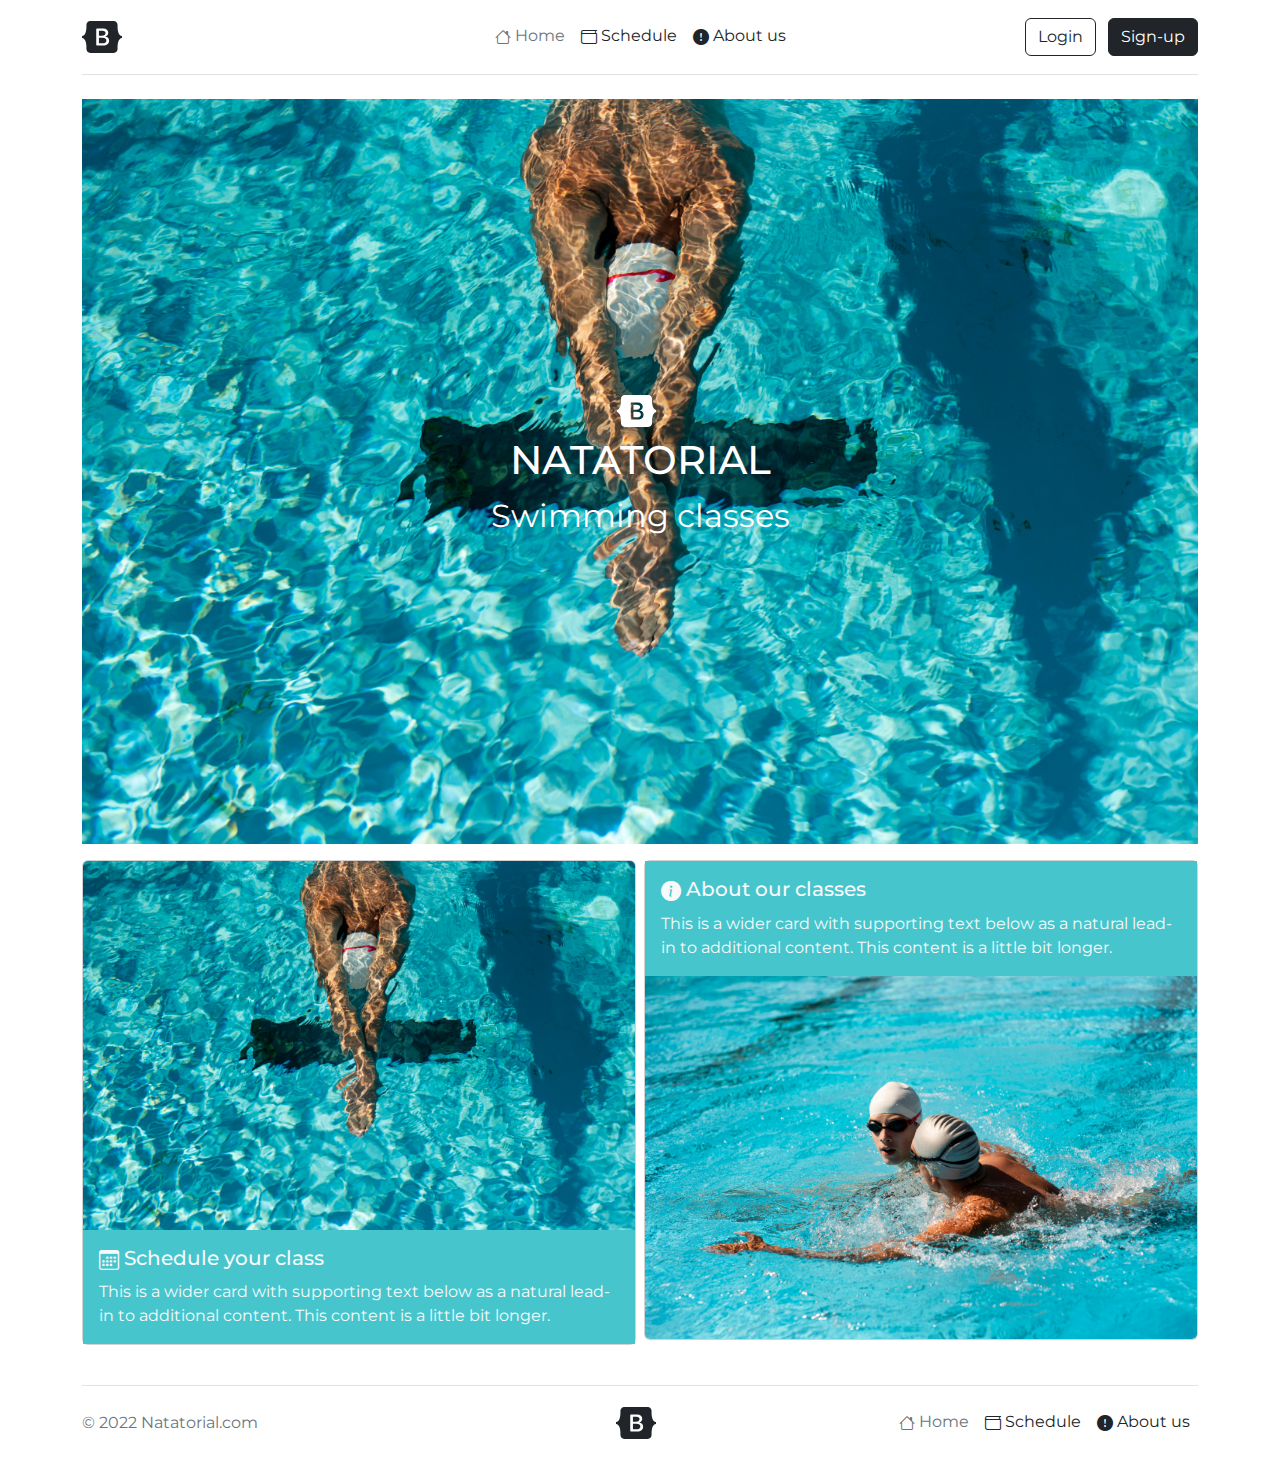
==== index.html @ 7fd1a267 "imagen web" ====
<!doctype html>
<html lang="en">
  <head>
    <meta charset="utf-8">
    <meta name="viewport" content="width=device-width, initial-scale=1">
    <meta name="description" content="Natatorial.com">
    <meta name="author" content="Natatorial.com">
    <meta name="generator" content="Natatorial.com">
    <link rel="icon" type="image/png" href="img/icon.ico"/>
    <title>Swimming classes</title>

    <link rel="canonical" href="https://getbootstrap.com/docs/5.2/examples/headers/">
    <script src="https://cdn.jsdelivr.net/npm/@popperjs/core@2.11.6/dist/umd/popper.min.js" integrity="sha384-oBqDVmMz9ATKxIep9tiCxS/Z9fNfEXiDAYTujMAeBAsjFuCZSmKbSSUnQlmh/jp3" crossorigin="anonymous"></script>
    <script src="https://cdn.jsdelivr.net/npm/bootstrap@5.2.2/dist/js/bootstrap.min.js" integrity="sha384-IDwe1+LCz02ROU9k972gdyvl+AESN10+x7tBKgc9I5HFtuNz0wWnPclzo6p9vxnk" crossorigin="anonymous"></script>
    <link rel="stylesheet" href="https://cdn.jsdelivr.net/npm/bootstrap-icons@1.10.1/font/bootstrap-icons.css">

    <link href="assets/dist/css/bootstrap.min.css" rel="stylesheet">
    <link href="css/style.css" rel="stylesheet">

    <style>
      .bd-placeholder-img {
        font-size: 1.125rem;
        text-anchor: middle;
        -webkit-user-select: none;
        -moz-user-select: none;
        user-select: none;
      }

      @media (min-width: 768px) {
        .bd-placeholder-img-lg {
          font-size: 3.5rem;
        }
      }

      .b-example-divider {
        height: 3rem;
        background-color: rgba(0, 0, 0, .1);
        border: solid rgba(0, 0, 0, .15);
        border-width: 1px 0;
        box-shadow: inset 0 .5em 1.5em rgba(0, 0, 0, .1), inset 0 .125em .5em rgba(0, 0, 0, .15);
      }

      .b-example-vr {
        flex-shrink: 0;
        width: 1.5rem;
        height: 100vh;
      }

      .bi {
        vertical-align: -.125em;
        fill: currentColor;
      }

      .nav-scroller {
        position: relative;
        z-index: 2;
        height: 2.75rem;
        overflow-y: hidden;
      }

      .nav-scroller .nav {
        display: flex;
        flex-wrap: nowrap;
        padding-bottom: 1rem;
        margin-top: -1px;
        overflow-x: auto;
        text-align: center;
        white-space: nowrap;
        -webkit-overflow-scrolling: touch;
      }
    </style>

    
    <!-- Custom styles for this template -->
    <link href="css/headers.css" rel="stylesheet">

    <svg xmlns="http://www.w3.org/2000/svg" style="display: none;">
      <symbol id="bootstrap" viewBox="0 0 118 94">
        <title>Bootstrap</title>
        <path fill-rule="evenodd" clip-rule="evenodd" d="M24.509 0c-6.733 0-11.715 5.893-11.492 12.284.214 6.14-.064 14.092-2.066 20.577C8.943 39.365 5.547 43.485 0 44.014v5.972c5.547.529 8.943 4.649 10.951 11.153 2.002 6.485 2.28 14.437 2.066 20.577C12.794 88.106 17.776 94 24.51 94H93.5c6.733 0 11.714-5.893 11.491-12.284-.214-6.14.064-14.092 2.066-20.577 2.009-6.504 5.396-10.624 10.943-11.153v-5.972c-5.547-.529-8.934-4.649-10.943-11.153-2.002-6.484-2.28-14.437-2.066-20.577C105.214 5.894 100.233 0 93.5 0H24.508zM80 57.863C80 66.663 73.436 72 62.543 72H44a2 2 0 01-2-2V24a2 2 0 012-2h18.437c9.083 0 15.044 4.92 15.044 12.474 0 5.302-4.01 10.049-9.119 10.88v.277C75.317 46.394 80 51.21 80 57.863zM60.521 28.34H49.948v14.934h8.905c6.884 0 10.68-2.772 10.68-7.727 0-4.643-3.264-7.207-9.012-7.207zM49.948 49.2v16.458H60.91c7.167 0 10.964-2.876 10.964-8.281 0-5.406-3.903-8.178-11.425-8.178H49.948z"></path>
      </symbol>

      </svg>

    <body>
        <div class="container">
            <header class="d-flex flex-wrap align-items-center justify-content-center justify-content-md-between py-3 mb-4 border-bottom">
              <a href="/" class="d-flex align-items-center col-md-3 mb-2 mb-md-0 text-dark text-decoration-none">
                <svg class="bi me-2" width="40" height="32" role="img" aria-label="Bootstrap"><use xlink:href="#bootstrap"/></svg>
              </a>
        
              <ul class="nav col-12 col-md-auto mb-2 justify-content-center mb-md-0">
                <li><a class="nav-link px-2 link-secondary active"><i class="bi bi-house"></i> Home</a></li>
                <li><a href="schedule.php" class="nav-link px-2 link-dark"><i class="bi bi-wallet"></i>  Schedule</a></li>
                <li><a href="about.html" class="nav-link px-2 link-dark"><i class="bi bi-exclamation-circle-fill"></i> About us</a></li>
              </ul>
        
              <div class="col-md-3 text-end">
                <button type="button" class="btn btn-outline-dark me-2">Login</button>
                <button type="button" class="btn btn-dark">Sign-up</button>
              </div>
            </header>
        </div>

          <div class="container">
            <div id="carouselExampleSlidesOnly" class="carousel slide" data-bs-ride="carousel">
                <div class="carousel-inner">
                  <div class="carousel-item active">
                    <img src="img/swimm01.jpg" class="d-block w-100" alt="...">
                    <div class="hero-text">
                      <svg class="bi me-2" width="40" height="32" role="img" aria-label="Bootstrap"><use xlink:href="#bootstrap"/></svg>
                      <h1>NATATORIAL</h1>
                      <p>Swimming classes</p>
                    </div>
                  </div>
                  <div class="carousel-item">
                    <img src="img/swimm02.jpg" class="d-block w-100" alt="...">
                    <div class="hero-text">
                      <svg class="bi me-2" width="40" height="32" role="img" aria-label="Bootstrap"><use xlink:href="#bootstrap"/></svg>
                      <h1>NATATORIAL</h1>
                      <p>Swimming classes</p>
                    </div>
                  </div>
                  <div class="carousel-item">
                    <img src="img/swimm03.jpg" class="d-block w-100" alt="...">
                    <div class="hero-text">
                      <svg class="bi me-2" width="40" height="32" role="img" aria-label="Bootstrap"><use xlink:href="#bootstrap"/></svg>
                      <h1>NATATORIAL</h1>
                      <p>Swimming classes</p>
                    </div>
                  </div>
                </div>
            </div>
          </div>
          
          <div class="container mt-3">
            <div class="row row-cols-1 g-2">
              <div class="col-sm-6">
                <div class="card mb-3">
                  <img src="img/swimm01.jpg" class="card-img-top" alt="...">
                  <div class="card-body text-light" style="background-color: #46c6cc;">
                    <h5 class="card-title"><i class="bi bi-calendar3"></i> Schedule your class</h5>
                    <p class="card-text">This is a wider card with supporting text below as a natural lead-in to additional content. This content is a little bit longer.</p>
                    <!-- <p class="card-text"><small class="text-muted">Last updated 3 mins ago</small></p> -->
                  </div>
                </div>
                
              </div>
              <div class="col-sm-6">
                <div class="card">
                  <div class="card-body text-light" style="background-color: #46c6cc;">
                    <h5 class="card-title"><i class="bi bi-info-circle-fill"></i> About our classes</h5>
                    <p class="card-text">This is a wider card with supporting text below as a natural lead-in to additional content. This content is a little bit longer.</p>
                    <!-- <p class="card-text"><small class="text-muted">Last updated 3 mins ago</small></p> -->
                  </div>
                  <img src="img/swimm02.jpg" class="card-img-bottom" alt="...">
                </div>
              </div>
            </div>
          </div>
    </body>

    <div class="container">
      <footer class="d-flex flex-wrap justify-content-between align-items-center py-3 my-4 border-top">
        <p class="col-md-4 mb-0 text-muted">&copy; 2022 Natatorial.com</p>
    
        <a href="/" class="col-md-4 d-flex align-items-center justify-content-center mb-3 mb-md-0 me-md-auto link-dark text-decoration-none">
          <svg class="bi me-2" width="40" height="32"><use xlink:href="#bootstrap"/></svg>
        </a>
    
        <ul class="nav col-md-4 justify-content-end">
          <li><a href="index.html" class="nav-link px-2 link-secondary"><i class="bi bi-house"></i> Home</a></li>
          <li><a href="schedule.php" class="nav-link px-2 link-dark"><i class="bi bi-wallet"></i>  Schedule</a></li>
          <li><a href="about.html" class="nav-link px-2 link-dark"><i class="bi bi-exclamation-circle-fill"></i> About us</a></li>
        </ul>
      </footer>
    </div>

    

    </html>
---- css/style.css ----
@import url('https://fonts.googleapis.com/css2?family=Aboreto&family=Montserrat:ital,wght@0,400;0,500;0,700;0,900;1,400&display=swap');

body{
    font-family: 'Aboreto', cursive;
    font-family: 'Montserrat', sans-serif;
}
  
  /* Place text in the middle of the image */
  .hero-text {
    text-align: center;
    position: absolute;
    top: 50%;
    left: 50%;
    transform: translate(-50%, -50%);
    color: white;
  }

    /* On screens that are 992px wide or less, go from four columns to two columns */
    /* tablets, celular horizontal y otros dispositivos */
  @media screen and (max-width: 2000px) {
    .hero-text {
        font-size: 2rem;
    }
    
  }
  /* On screens that are 600px wide or less, make the columns stack on top of each other instead of next to each other */
  /* CELULAR */
  @media screen and (max-width: 600px) {
    .hero-text {
        font-size: 1.4rem;
    }
      
  }
---- css/headers.css ----
.form-control-dark {
  border-color: var(--bs-gray);
}
.form-control-dark:focus {
  border-color: #fff;
  box-shadow: 0 0 0 .25rem rgba(255, 255, 255, .25);
}

.text-small {
  font-size: 85%;
}

.dropdown-toggle {
  outline: 0;
}
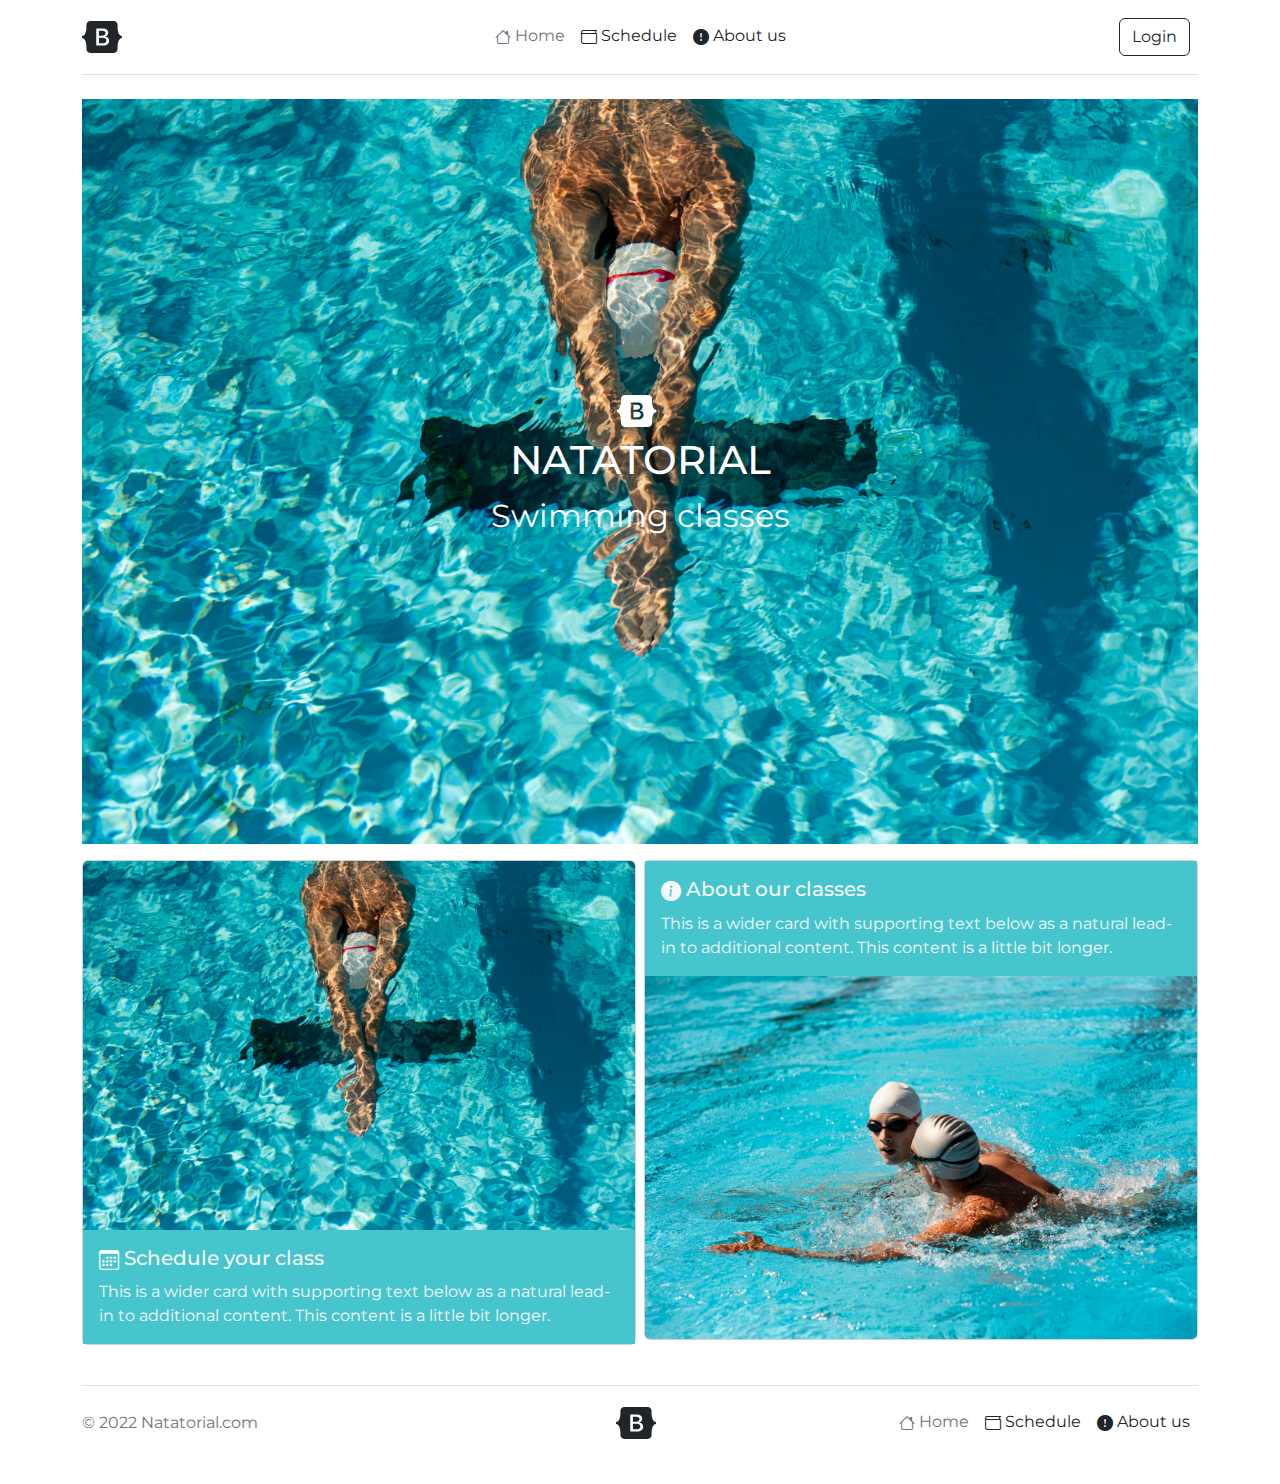
==== commit d287dbe9: "guarda bd falta el comprobante de pago" ====
--- a/index.html
+++ b/index.html
@@ -97,7 +97,6 @@
         
               <div class="col-md-3 text-end">
                 <button type="button" class="btn btn-outline-dark me-2">Login</button>
-                <button type="button" class="btn btn-dark">Sign-up</button>
               </div>
             </header>
         </div>
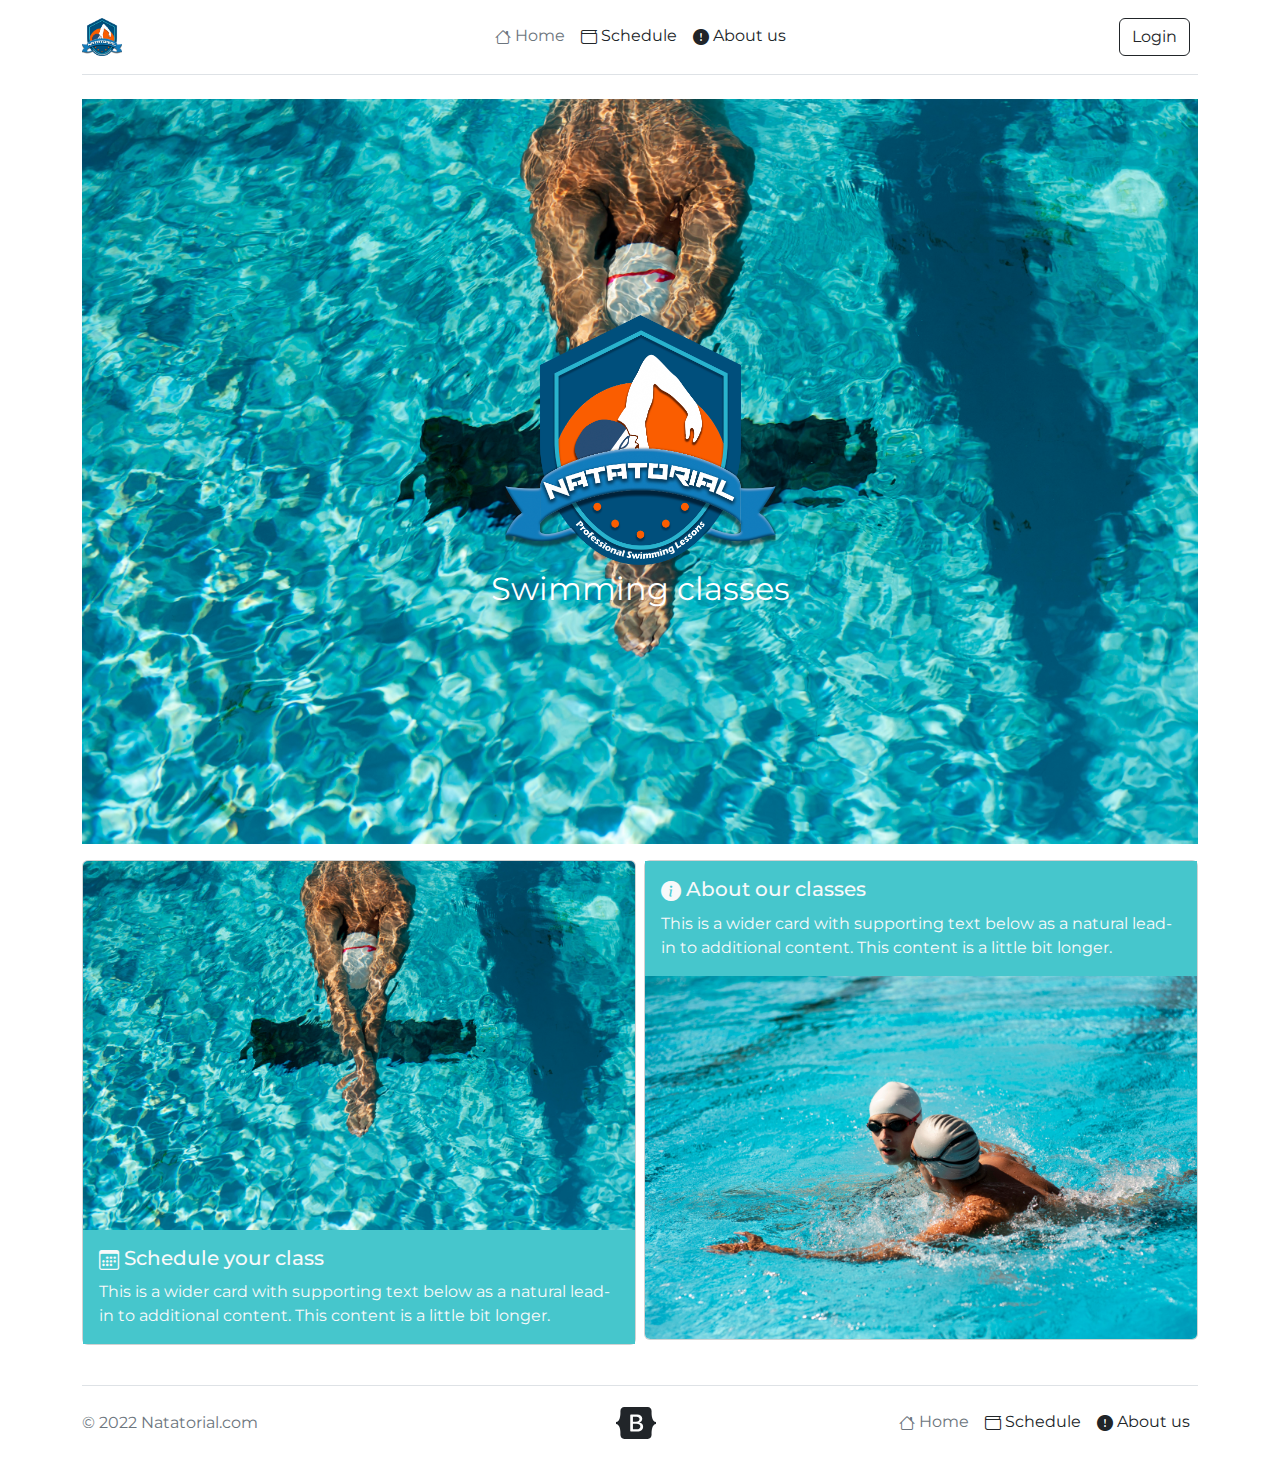
==== commit 9067565e: "iconos y front" ====
--- a/index.html
+++ b/index.html
@@ -6,7 +6,7 @@
     <meta name="description" content="Natatorial.com">
     <meta name="author" content="Natatorial.com">
     <meta name="generator" content="Natatorial.com">
-    <link rel="icon" type="image/png" href="img/icon.ico"/>
+    <link rel="icon" type="image/png" href="img/icono.ico"/>
     <title>Swimming classes</title>
 
     <link rel="canonical" href="https://getbootstrap.com/docs/5.2/examples/headers/">
@@ -86,7 +86,8 @@
         <div class="container">
             <header class="d-flex flex-wrap align-items-center justify-content-center justify-content-md-between py-3 mb-4 border-bottom">
               <a href="/" class="d-flex align-items-center col-md-3 mb-2 mb-md-0 text-dark text-decoration-none">
-                <svg class="bi me-2" width="40" height="32" role="img" aria-label="Bootstrap"><use xlink:href="#bootstrap"/></svg>
+                <!-- <svg class="bi me-2" width="40" height="32" role="img" aria-label="Bootstrap"><use xlink:href="#bootstrap"/></svg> -->
+                <img src="img/natatorial_logo.png" alt="" width="40" height="38" role="img" >
               </a>
         
               <ul class="nav col-12 col-md-auto mb-2 justify-content-center mb-md-0">
@@ -96,7 +97,7 @@
               </ul>
         
               <div class="col-md-3 text-end">
-                <button type="button" class="btn btn-outline-dark me-2">Login</button>
+                <a href="admin/" type="button" class="btn btn-outline-dark me-2">Login</a>
               </div>
             </header>
         </div>
@@ -107,24 +108,25 @@
                   <div class="carousel-item active">
                     <img src="img/swimm01.jpg" class="d-block w-100" alt="...">
                     <div class="hero-text">
-                      <svg class="bi me-2" width="40" height="32" role="img" aria-label="Bootstrap"><use xlink:href="#bootstrap"/></svg>
-                      <h1>NATATORIAL</h1>
+                      <img src="img/natatorial_logo.png" width="270" height="250" role="img" alt="">
+                      <!-- <h1>NATATORIAL</h1> -->
                       <p>Swimming classes</p>
                     </div>
                   </div>
                   <div class="carousel-item">
                     <img src="img/swimm02.jpg" class="d-block w-100" alt="...">
                     <div class="hero-text">
-                      <svg class="bi me-2" width="40" height="32" role="img" aria-label="Bootstrap"><use xlink:href="#bootstrap"/></svg>
-                      <h1>NATATORIAL</h1>
+                      <img src="img/natatorial_logo.png" width="270" height="250" role="img" alt="">
+                      <!-- <h1>NATATORIAL</h1> -->
                       <p>Swimming classes</p>
                     </div>
                   </div>
                   <div class="carousel-item">
                     <img src="img/swimm03.jpg" class="d-block w-100" alt="...">
                     <div class="hero-text">
-                      <svg class="bi me-2" width="40" height="32" role="img" aria-label="Bootstrap"><use xlink:href="#bootstrap"/></svg>
-                      <h1>NATATORIAL</h1>
+                      <!-- <svg class="bi me-2" width="40" height="32" role="img" aria-label="Bootstrap"><use xlink:href="#bootstrap"/></svg> -->
+                      <img src="img/natatorial_logo.png" width="270" height="250" role="img" alt="">
+                      <!-- <h1>NATATORIAL</h1> -->
                       <p>Swimming classes</p>
                     </div>
                   </div>
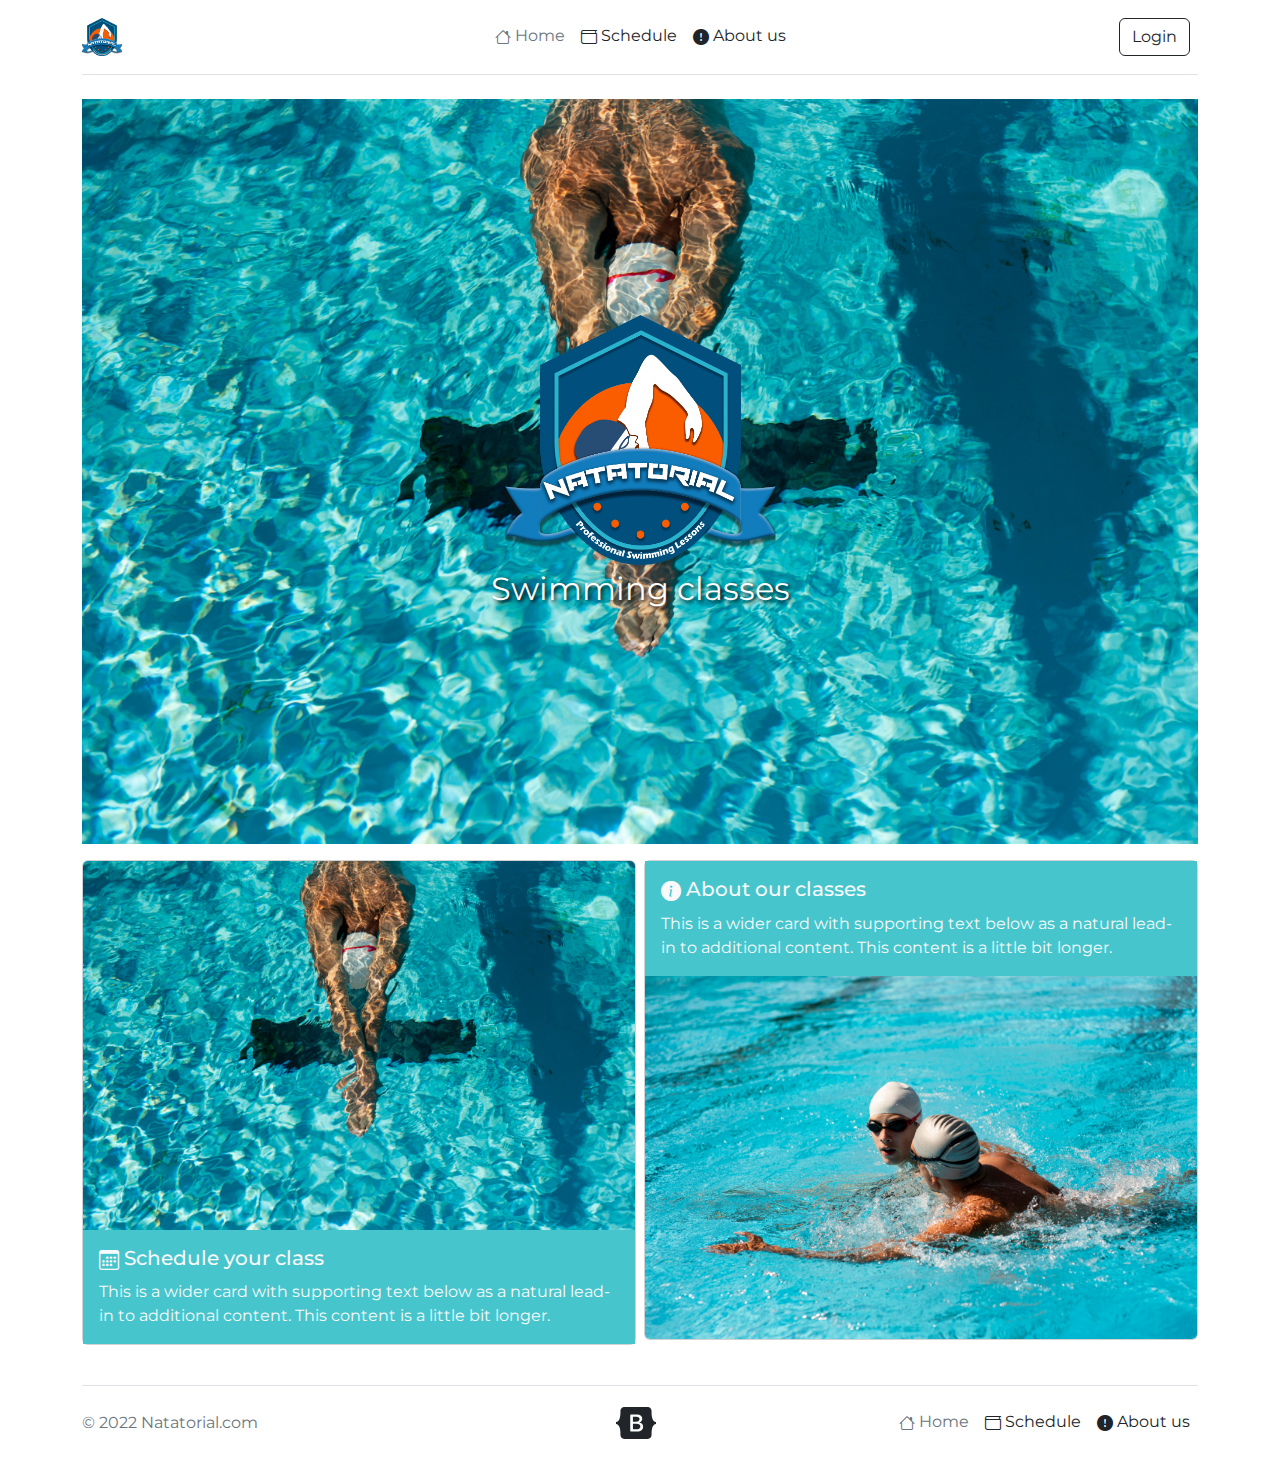
==== commit b97adeab: "iconos y front 2" ====
--- a/index.html
+++ b/index.html
@@ -68,6 +68,10 @@
         white-space: nowrap;
         -webkit-overflow-scrolling: touch;
       }
+      #textoColor{
+        color: white;
+        text-shadow: 2px 2px 4px #000000;
+      }
     </style>
 
     
@@ -110,7 +114,7 @@
                     <div class="hero-text">
                       <img src="img/natatorial_logo.png" width="270" height="250" role="img" alt="">
                       <!-- <h1>NATATORIAL</h1> -->
-                      <p>Swimming classes</p>
+                      <p id="textoColor">Swimming classes</p>
                     </div>
                   </div>
                   <div class="carousel-item">
@@ -118,7 +122,7 @@
                     <div class="hero-text">
                       <img src="img/natatorial_logo.png" width="270" height="250" role="img" alt="">
                       <!-- <h1>NATATORIAL</h1> -->
-                      <p>Swimming classes</p>
+                      <p id="textoColor">Swimming classes</p>
                     </div>
                   </div>
                   <div class="carousel-item">
@@ -127,7 +131,7 @@
                       <!-- <svg class="bi me-2" width="40" height="32" role="img" aria-label="Bootstrap"><use xlink:href="#bootstrap"/></svg> -->
                       <img src="img/natatorial_logo.png" width="270" height="250" role="img" alt="">
                       <!-- <h1>NATATORIAL</h1> -->
-                      <p>Swimming classes</p>
+                      <p id="textoColor">Swimming classes</p>
                     </div>
                   </div>
                 </div>
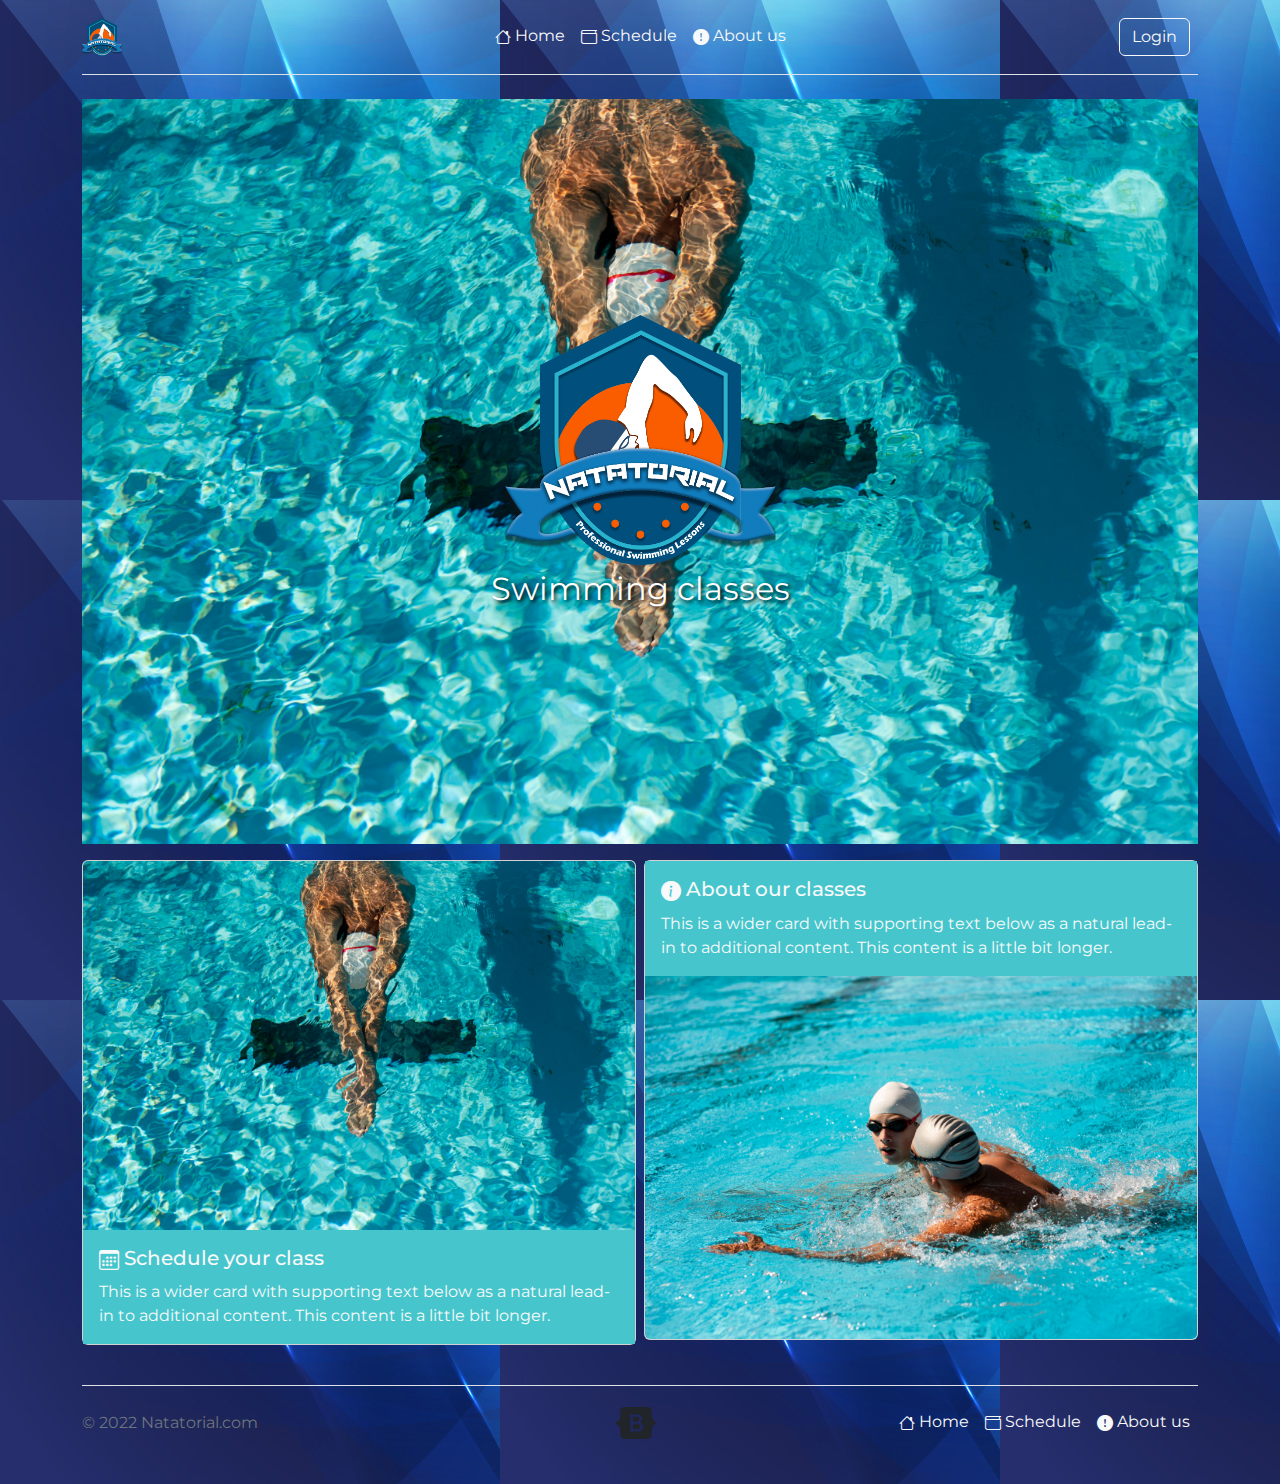
==== commit e5fa0ea7: "landing" ====
--- a/index.html
+++ b/index.html
@@ -72,6 +72,12 @@
         color: white;
         text-shadow: 2px 2px 4px #000000;
       }
+      body{
+        background-color: #004f7c;
+        background: url(img/imagen_fondo.jpg);
+        background-repeat: repeat;
+        /* background-color: #cccccc; */
+      }
     </style>
 
     
@@ -95,13 +101,13 @@
               </a>
         
               <ul class="nav col-12 col-md-auto mb-2 justify-content-center mb-md-0">
-                <li><a class="nav-link px-2 link-secondary active"><i class="bi bi-house"></i> Home</a></li>
-                <li><a href="schedule.php" class="nav-link px-2 link-dark"><i class="bi bi-wallet"></i>  Schedule</a></li>
-                <li><a href="about.html" class="nav-link px-2 link-dark"><i class="bi bi-exclamation-circle-fill"></i> About us</a></li>
+                <li><a class="nav-link px-2 link-light active"><i class="bi bi-house"></i> Home</a></li>
+                <li><a href="schedule.php" class="nav-link px-2 link-light"><i class="bi bi-wallet"></i>  Schedule</a></li>
+                <li><a href="about.html" class="nav-link px-2 link-light"><i class="bi bi-exclamation-circle-fill"></i> About us</a></li>
               </ul>
         
               <div class="col-md-3 text-end">
-                <a href="admin/" type="button" class="btn btn-outline-dark me-2">Login</a>
+                <a href="admin/" type="button" class="btn btn-outline-light me-2">Login</a>
               </div>
             </header>
         </div>
@@ -174,9 +180,9 @@
         </a>
     
         <ul class="nav col-md-4 justify-content-end">
-          <li><a href="index.html" class="nav-link px-2 link-secondary"><i class="bi bi-house"></i> Home</a></li>
-          <li><a href="schedule.php" class="nav-link px-2 link-dark"><i class="bi bi-wallet"></i>  Schedule</a></li>
-          <li><a href="about.html" class="nav-link px-2 link-dark"><i class="bi bi-exclamation-circle-fill"></i> About us</a></li>
+          <li><a href="index.html" class="nav-link px-2 link-light"><i class="bi bi-house"></i> Home</a></li>
+          <li><a href="schedule.php" class="nav-link px-2 link-light"><i class="bi bi-wallet"></i>  Schedule</a></li>
+          <li><a href="about.html" class="nav-link px-2 link-light"><i class="bi bi-exclamation-circle-fill"></i> About us</a></li>
         </ul>
       </footer>
     </div>
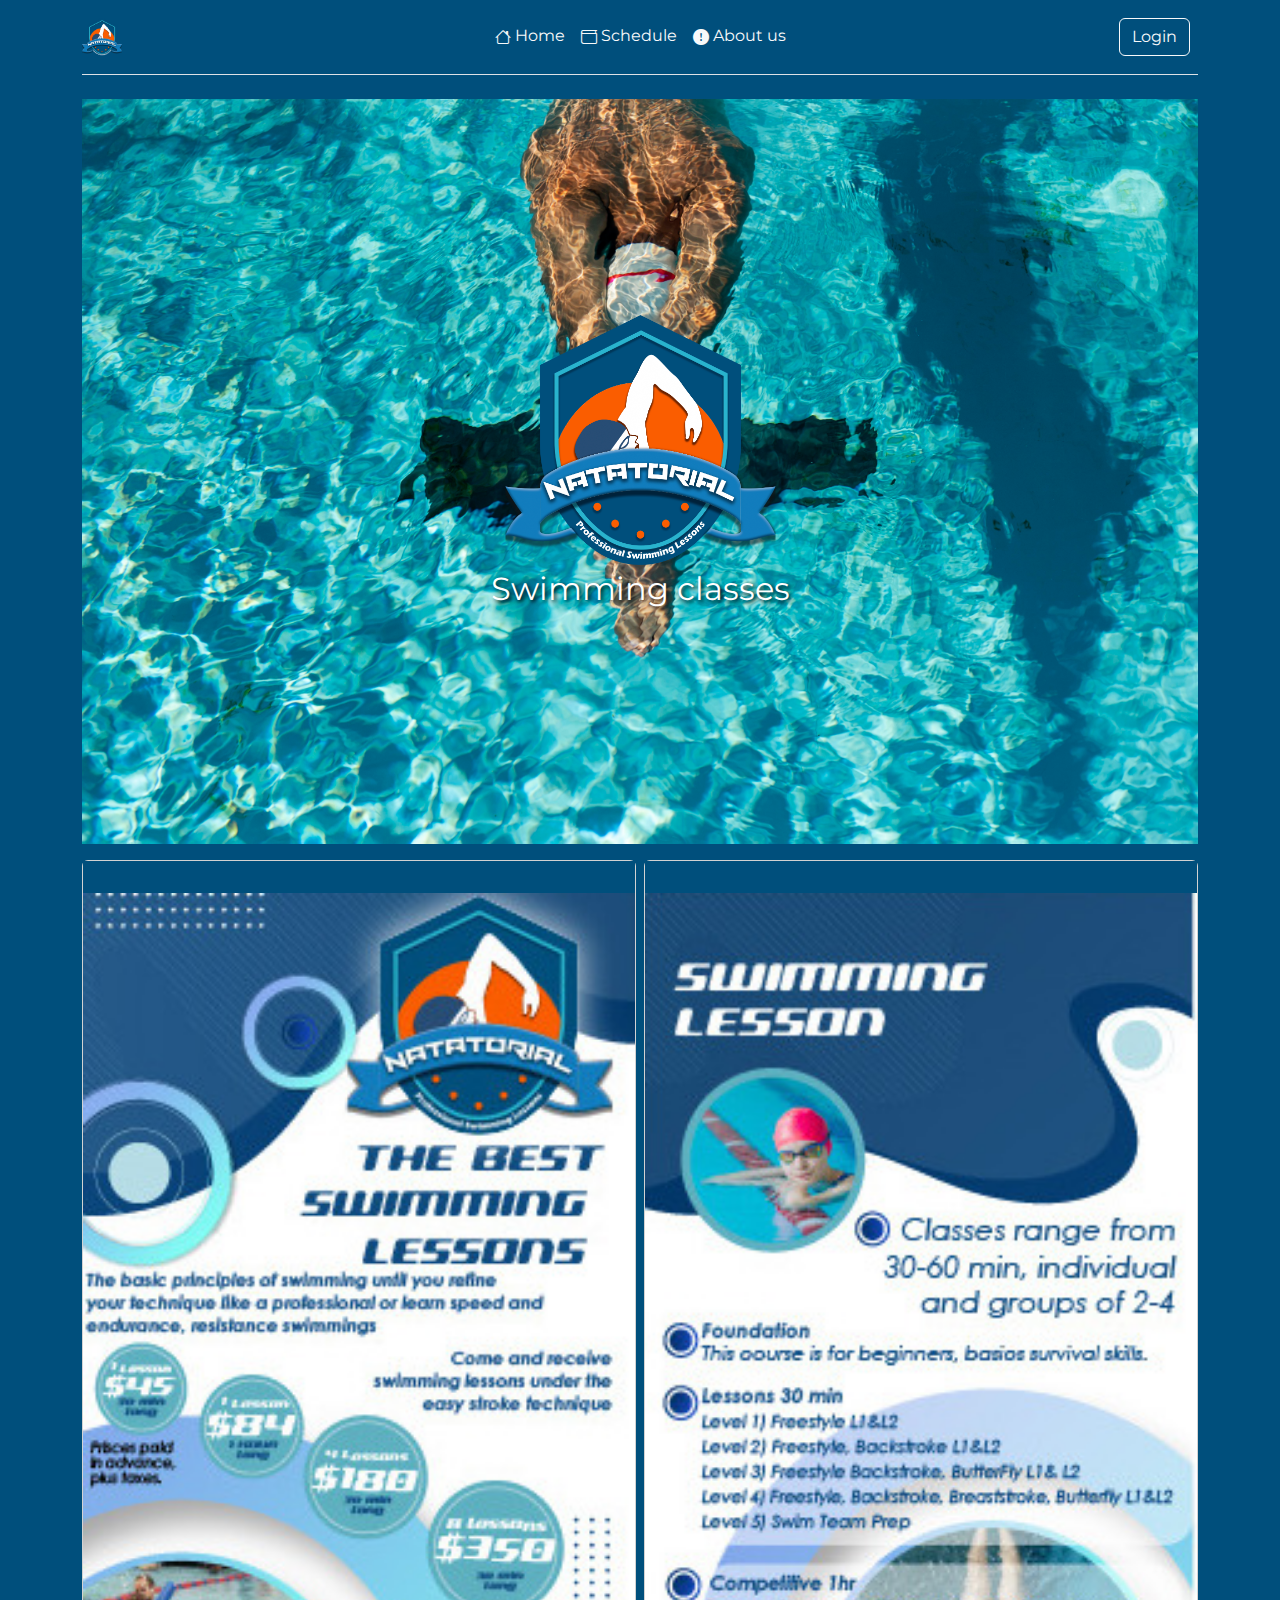
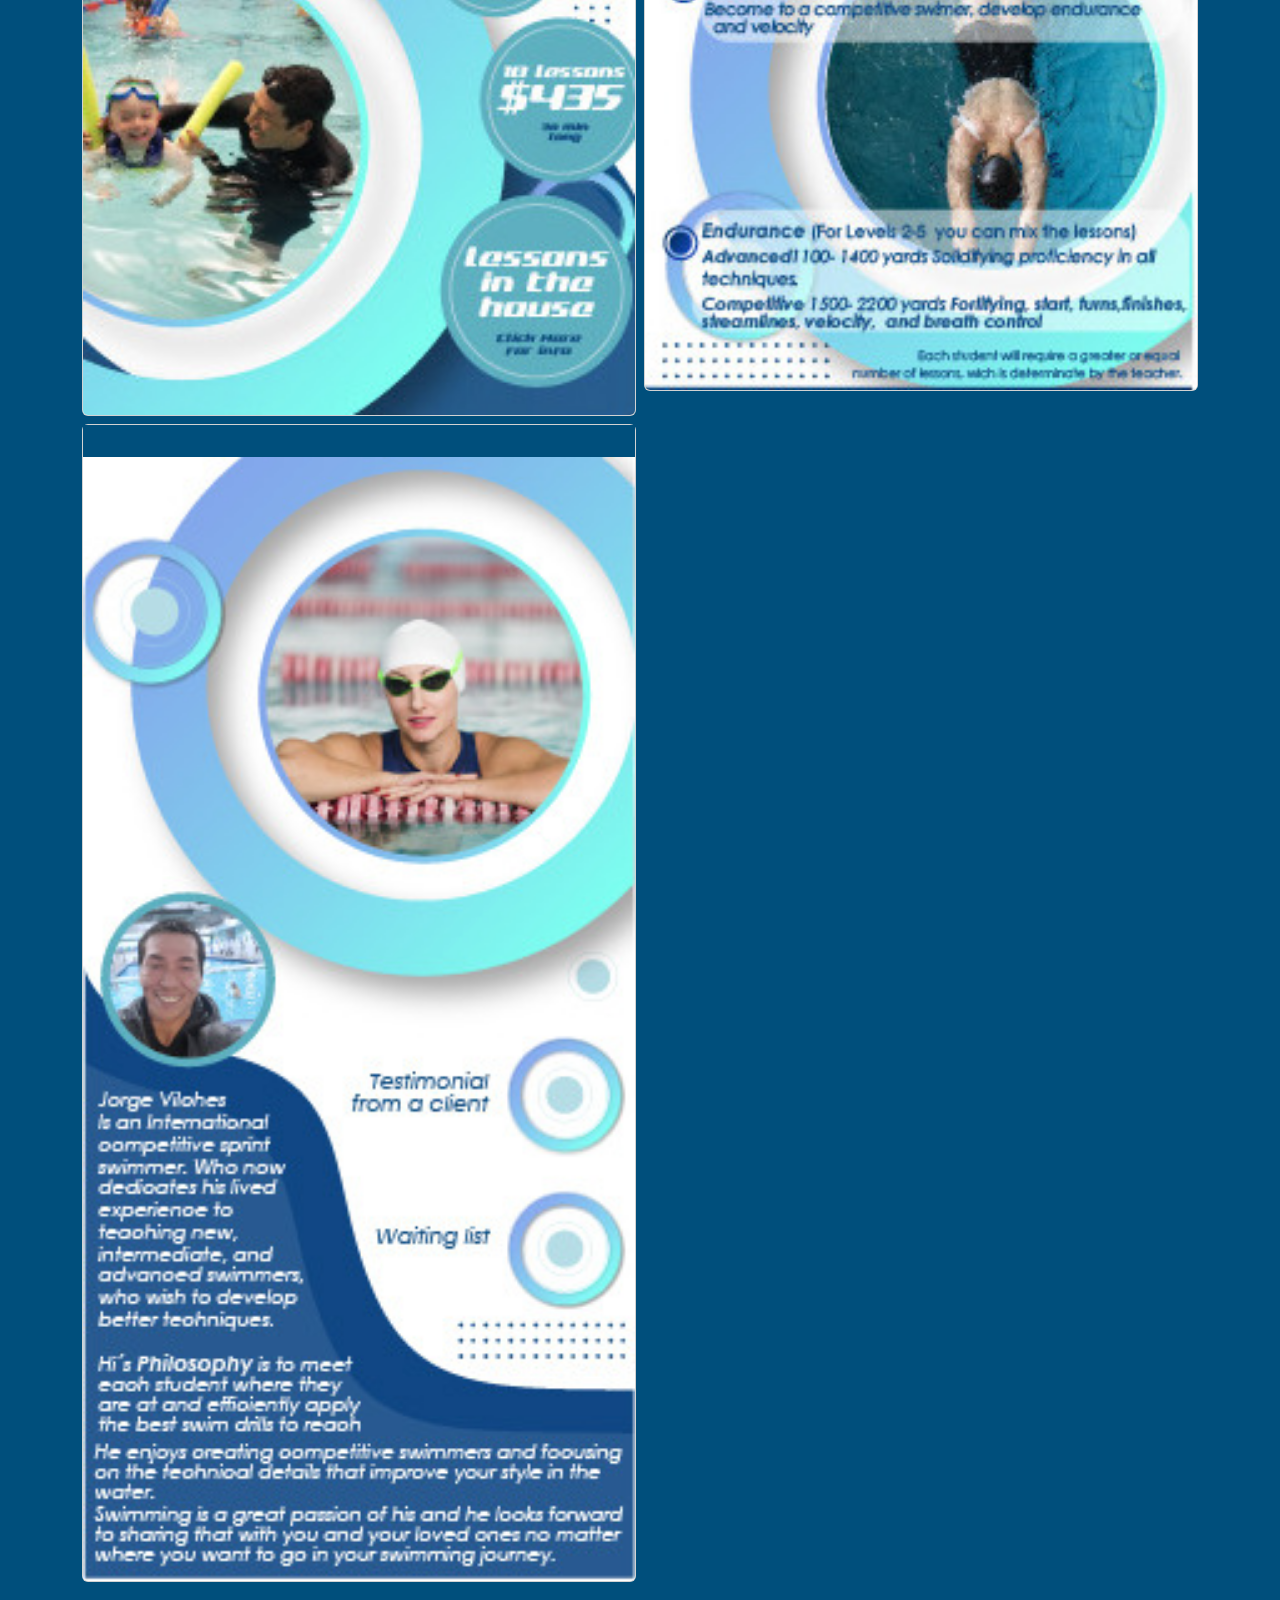
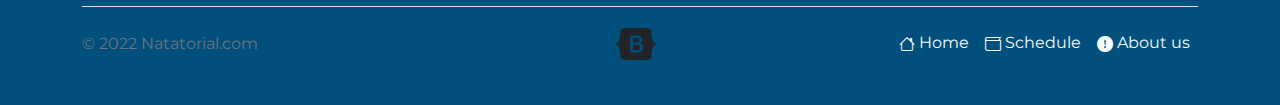
==== commit 2c2fe3dd: "secciones img" ====
--- a/index.html
+++ b/index.html
@@ -74,8 +74,8 @@
       }
       body{
         background-color: #004f7c;
-        background: url(img/imagen_fondo.jpg);
-        background-repeat: repeat;
+        /* background: url(img/imagen_fondo.jpg);
+        background-repeat: repeat; */
         /* background-color: #cccccc; */
       }
     </style>
@@ -147,26 +147,38 @@
           <div class="container mt-3">
             <div class="row row-cols-1 g-2">
               <div class="col-sm-6">
-                <div class="card mb-3">
-                  <img src="img/swimm01.jpg" class="card-img-top" alt="...">
-                  <div class="card-body text-light" style="background-color: #46c6cc;">
-                    <h5 class="card-title"><i class="bi bi-calendar3"></i> Schedule your class</h5>
-                    <p class="card-text">This is a wider card with supporting text below as a natural lead-in to additional content. This content is a little bit longer.</p>
+                <div class="card">
+                  <div class="card-body text-light" style="background-color: #004f7c;">
+                    <!-- <h5 class="card-title"><i class="bi bi-info-circle-fill"></i> THE BEST SWIMMING LESSONS</h5>
+                    <p class="card-text">The basic principies of swimming until you refine your techinque like a professional or learn speed and endurance, resitance swimmings.</p> -->
                     <!-- <p class="card-text"><small class="text-muted">Last updated 3 mins ago</small></p> -->
                   </div>
-                </div>
-                
+                  <img src="img/1.jpg" class="card-img-bottom" alt="...">
+                </div>
               </div>
               <div class="col-sm-6">
                 <div class="card">
-                  <div class="card-body text-light" style="background-color: #46c6cc;">
-                    <h5 class="card-title"><i class="bi bi-info-circle-fill"></i> About our classes</h5>
-                    <p class="card-text">This is a wider card with supporting text below as a natural lead-in to additional content. This content is a little bit longer.</p>
+                  <div class="card-body text-light" style="background-color: #004f7c;">
+                    <!-- <h5 class="card-title"><i class="bi bi-info-circle-fill"></i> THE BEST SWIMMING LESSONS</h5>
+                    <p class="card-text">The basic principies of swimming until you refine your techinque like a professional or learn speed and endurance, resitance swimmings.</p> -->
                     <!-- <p class="card-text"><small class="text-muted">Last updated 3 mins ago</small></p> -->
                   </div>
-                  <img src="img/swimm02.jpg" class="card-img-bottom" alt="...">
-                </div>
-              </div>
+                  <img src="img/2.jpg" class="card-img-bottom" alt="...">
+                </div>
+              </div>
+              <div class="col-sm-6">
+                <div class="card">
+                  <div class="card-body text-light" style="background-color: #004f7c;">
+                    <!-- <h5 class="card-title"><i class="bi bi-info-circle-fill"></i> THE BEST SWIMMING LESSONS</h5>
+                    <p class="card-text">The basic principies of swimming until you refine your techinque like a professional or learn speed and endurance, resitance swimmings.</p> -->
+                    <!-- <p class="card-text"><small class="text-muted">Last updated 3 mins ago</small></p> -->
+                  </div>
+                  <img src="img/3.jpg" class="card-img-bottom" alt="...">
+                </div>
+              </div>
+             
+              
+              
             </div>
           </div>
     </body>
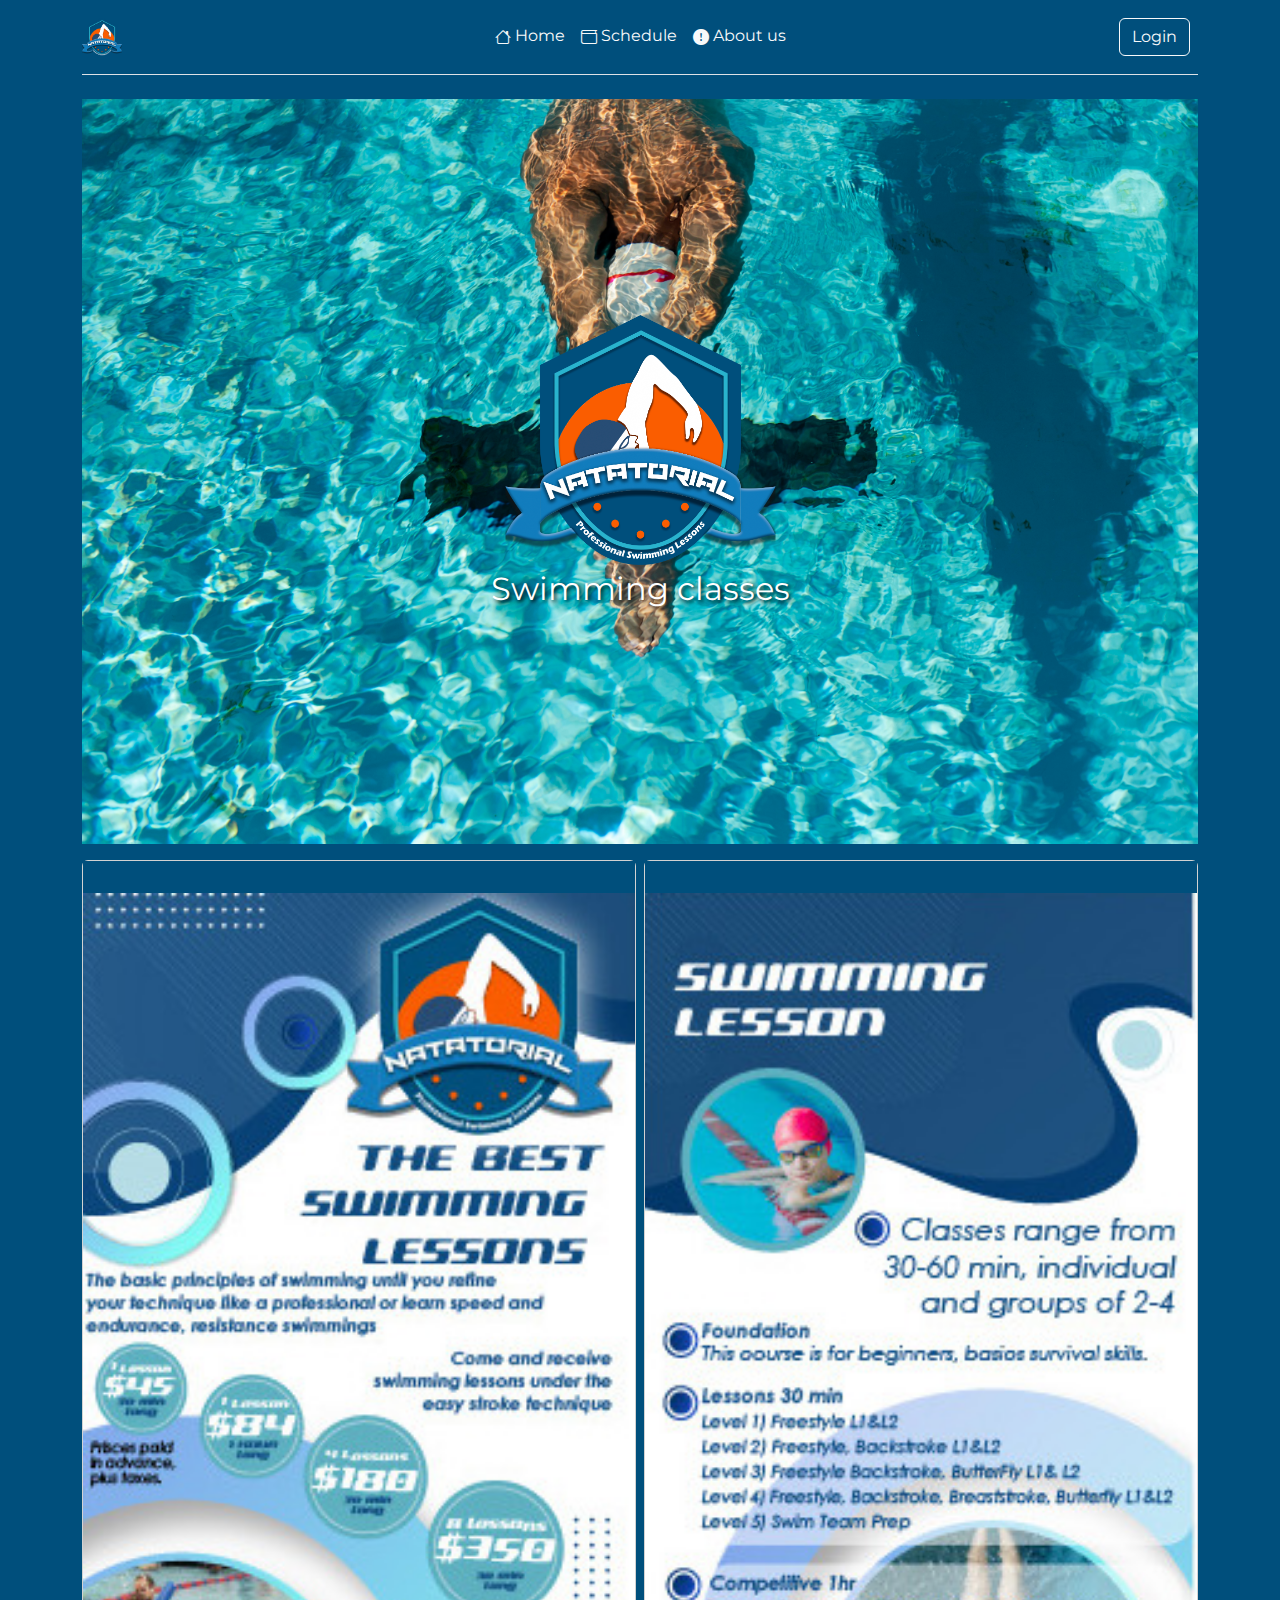
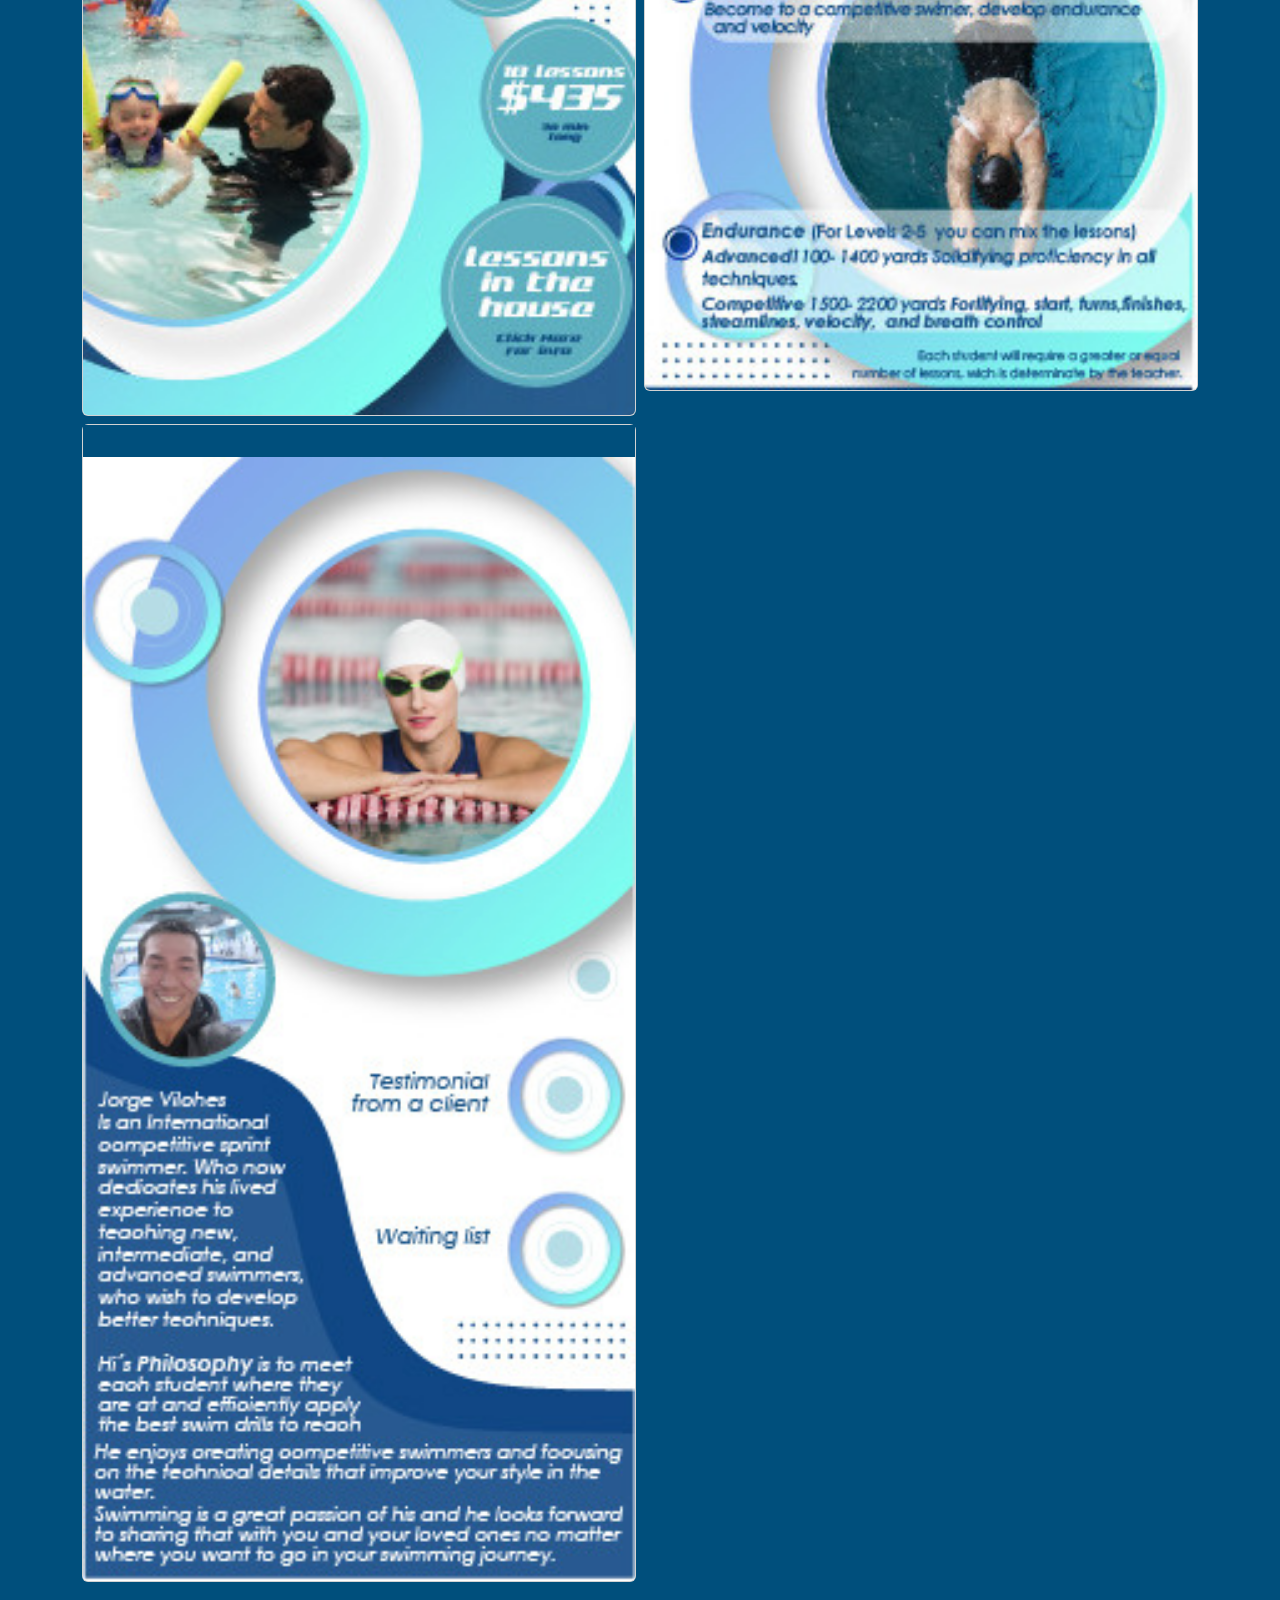
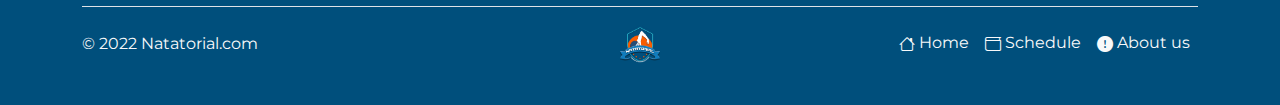
==== commit 192c3bae: "fuga" ====
--- a/index.html
+++ b/index.html
@@ -185,10 +185,10 @@
 
     <div class="container">
       <footer class="d-flex flex-wrap justify-content-between align-items-center py-3 my-4 border-top">
-        <p class="col-md-4 mb-0 text-muted">&copy; 2022 Natatorial.com</p>
-    
-        <a href="/" class="col-md-4 d-flex align-items-center justify-content-center mb-3 mb-md-0 me-md-auto link-dark text-decoration-none">
-          <svg class="bi me-2" width="40" height="32"><use xlink:href="#bootstrap"/></svg>
+        <p class="col-md-4 mb-0 text-light">&copy; 2022 Natatorial.com</p>
+    
+        <a href="/" class="col-md-4 d-flex align-items-center justify-content-center mb-3 mb-md-0 me-md-auto link-body-emphasis text-decoration-none">
+          <img src="img/natatorial_logo.png" alt="" width="40" height="38" role="img" >
         </a>
     
         <ul class="nav col-md-4 justify-content-end">
